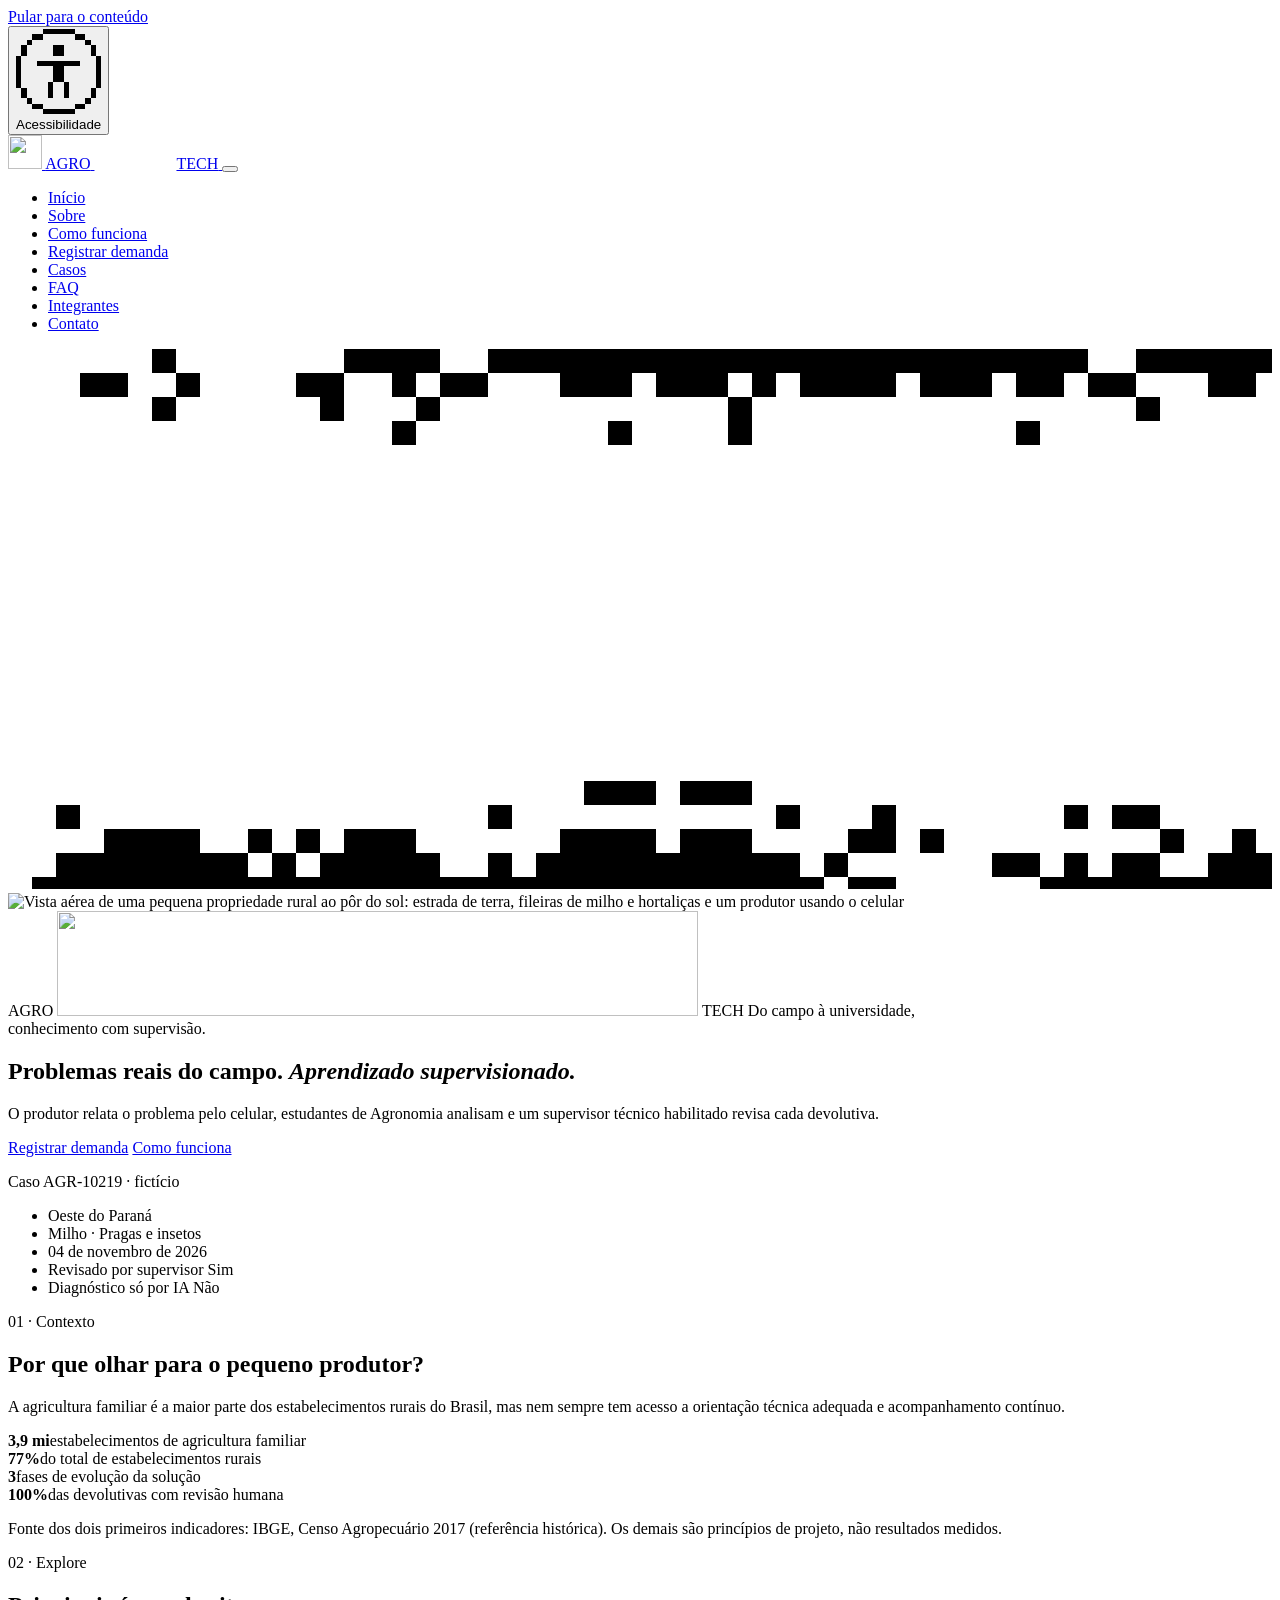
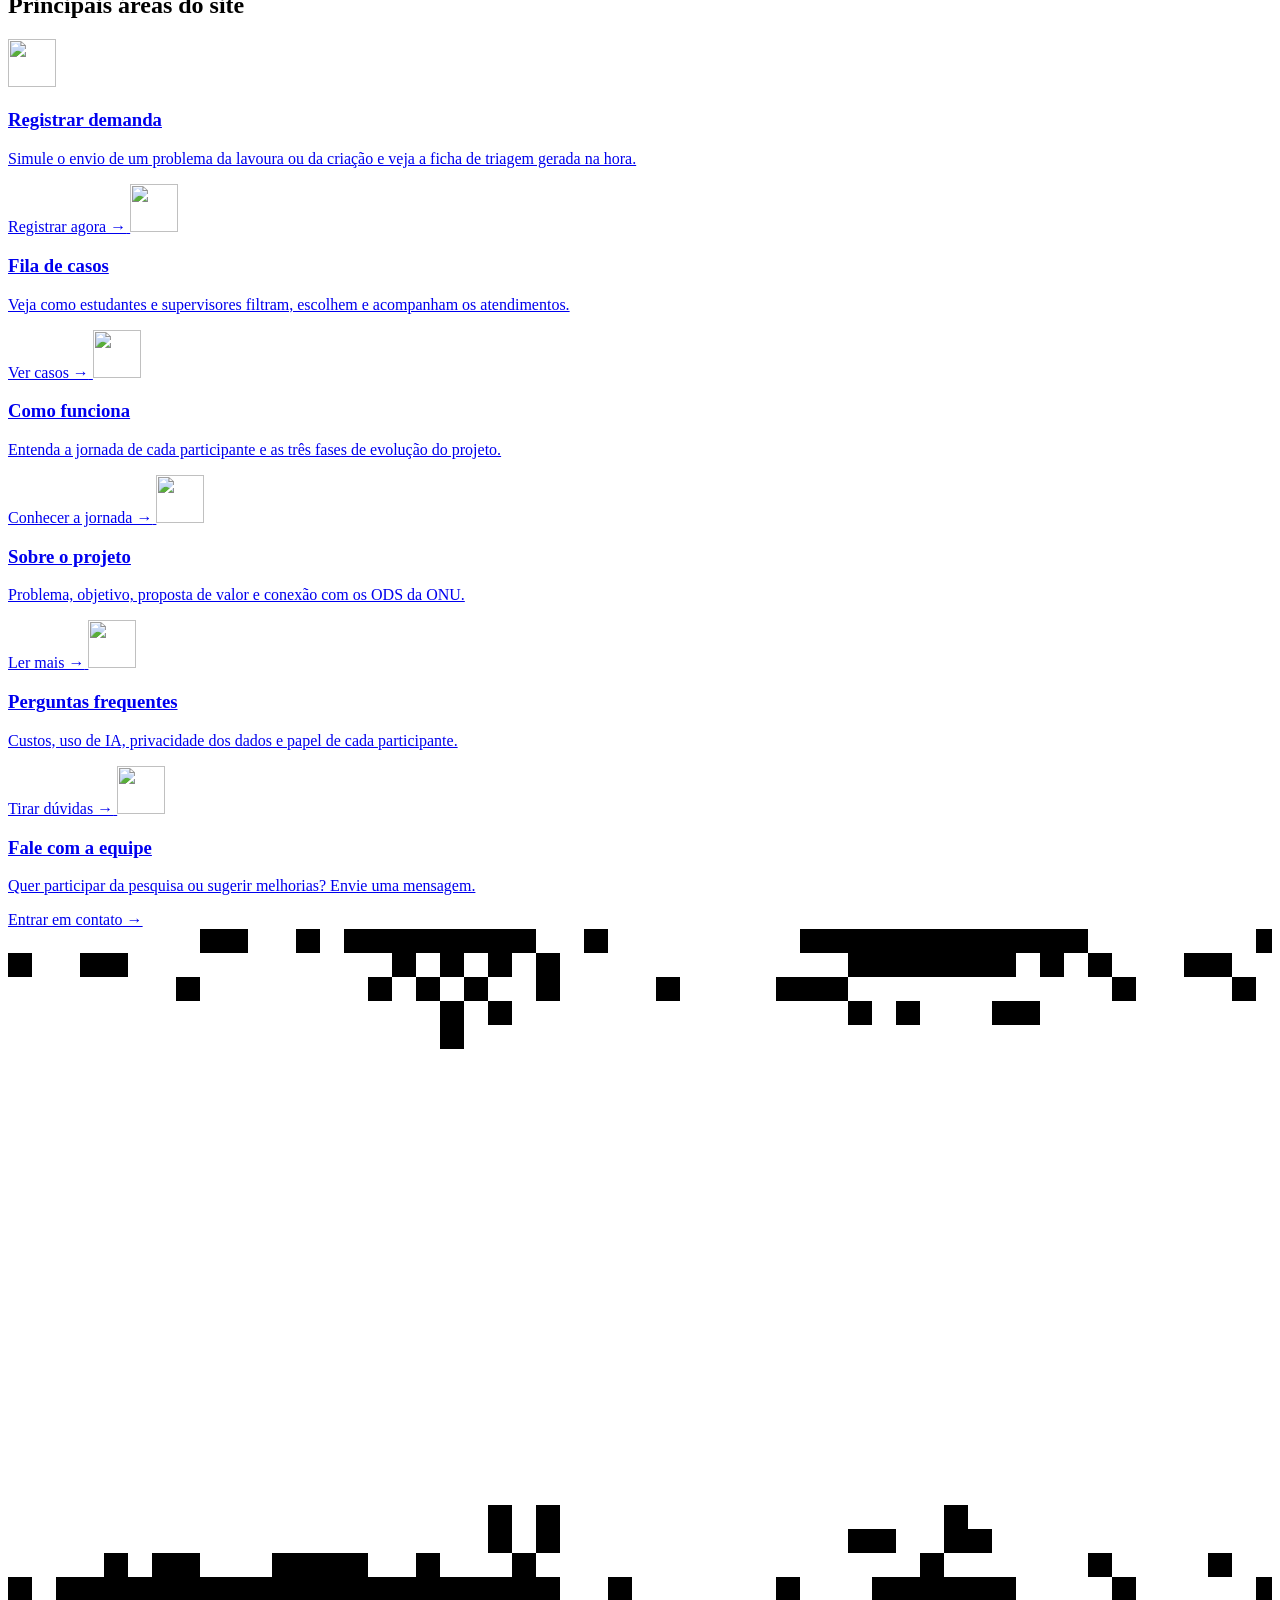
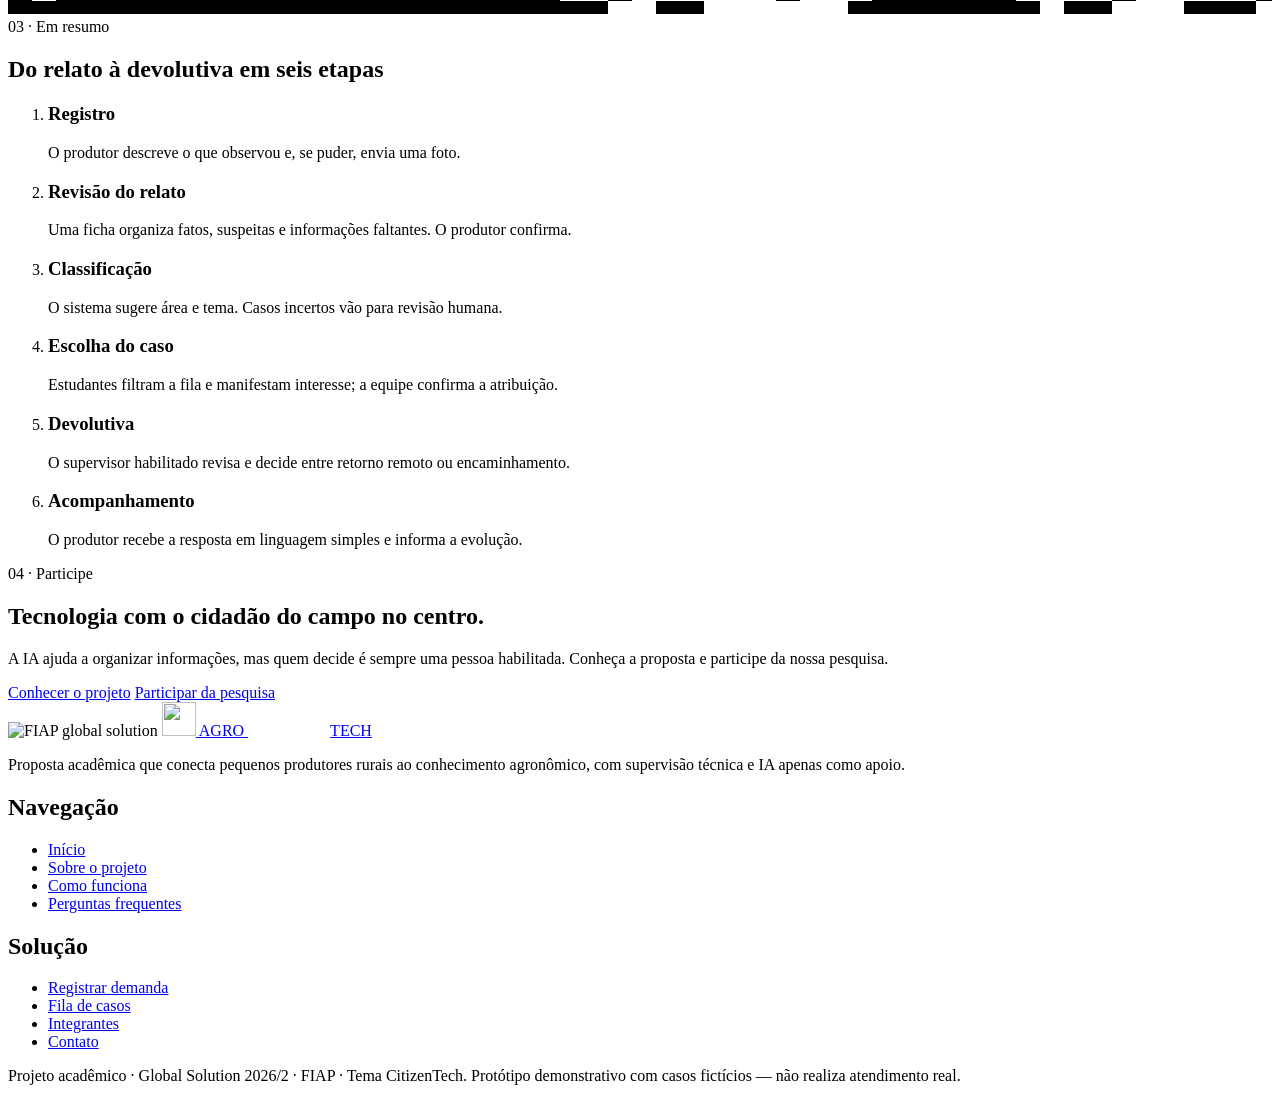
==== index.html @ 2a59726e "feat: cria página inicial com menu mobile e acessibilidade" ====
<!DOCTYPE html>
<html lang="pt-BR">
<head>
  <meta charset="UTF-8">
  <meta name="viewport" content="width=device-width, initial-scale=1.0">
  <meta name="description" content="Agro CitizenTech conecta pequenos produtores rurais a estudantes e profissionais de Agronomia com atendimento supervisionado.">
  <title>Início | Agro CitizenTech</title>
  <link rel="icon" href="assets/icons/logo.svg" type="image/svg+xml">
  <link rel="preconnect" href="https://fonts.googleapis.com">
  <link rel="preconnect" href="https://fonts.gstatic.com" crossorigin>
  <link href="https://fonts.googleapis.com/css2?family=Inter:wght@400;500;600&family=Montserrat:wght@500&family=Space+Mono:wght@400;700&display=swap" rel="stylesheet">
  <link rel="stylesheet" href="css/style.css">
  <script src="js/acessibilidade.js"></script>
</head>
<body>
  <a class="pular-conteudo" href="#conteudo">Pular para o conteúdo</a>

  <header class="cabecalho">
    <div class="container cabecalho__conteudo">
      <a class="logo" href="index.html" aria-label="Agro CitizenTech — página inicial">
        <img class="logo__marca" src="assets/icons/logo.svg" alt="" width="34" height="34">
        <span class="logo__texto">
          <span class="logo__agro">AGRO</span>
          <span class="logo__citizen"><img src="assets/icons/citizen.svg" alt="" width="82" height="13"><span class="logo__tech">TECH</span></span>
        </span>
      </a>

      <button class="menu-botao" type="button" aria-label="Abrir menu" aria-expanded="false" aria-controls="menu-principal">
        <span class="menu-botao__linha"></span>
        <span class="menu-botao__linha"></span>
        <span class="menu-botao__linha"></span>
      </button>

      <nav class="navegacao" id="menu-principal" aria-label="Menu principal">
        <ul class="navegacao__lista">
          <li><a class="navegacao__link" href="index.html" aria-current="page">Início</a></li>
          <li><a class="navegacao__link" href="sobre.html">Sobre</a></li>
          <li><a class="navegacao__link" href="como-funciona.html">Como funciona</a></li>
          <li><a class="navegacao__link" href="registrar-demanda.html">Registrar demanda</a></li>
          <li><a class="navegacao__link" href="casos.html">Casos</a></li>
          <li><a class="navegacao__link" href="faq.html">FAQ</a></li>
          <li><a class="navegacao__link" href="integrantes.html">Integrantes</a></li>
          <li><a class="navegacao__link" href="contato.html">Contato</a></li>
        </ul>
      </nav>
    </div>
  </header>

  <main id="conteudo">
    <section class="hero tem-pixels" data-pixels="ambos direita" data-pixels-topo="preto" data-pixels-base="papel" data-pixels-destaque="neon" aria-labelledby="hero-titulo">
      <img class="hero__fundo" src="assets/images/hero-campo.webp" alt="Vista aérea de uma pequena propriedade rural ao pôr do sol: estrada de terra, fileiras de milho e hortaliças e um produtor usando o celular" width="1672" height="941">
      <div class="container hero__conteudo">
        <div>
          <div class="assinatura" aria-label="Agro CitizenTech">
            <span class="assinatura__agro" aria-hidden="true">AGRO</span>
            <img class="assinatura__citizen" src="assets/icons/citizen.svg" alt="" width="641" height="105">
            <span class="assinatura__linha" aria-hidden="true">
              <span class="assinatura__tech">TECH</span>
              <span class="assinatura__slogan">Do campo à universidade,<br>conhecimento com supervisão.</span>
            </span>
          </div>
          <h1 id="hero-titulo">Problemas reais do campo. <em>Aprendizado supervisionado.</em></h1>
          <p class="hero__texto">O produtor relata o problema pelo celular, estudantes de Agronomia analisam e um supervisor técnico habilitado revisa cada devolutiva.</p>
          <div class="grupo-botoes">
            <a class="botao botao--destaque" href="registrar-demanda.html">Registrar demanda</a>
            <a class="botao botao--secundario" href="como-funciona.html">Como funciona</a>
          </div>
        </div>

        <aside class="hero__chips" aria-label="Exemplo de selo de um caso atendido">
          <p class="rotulo-mono">Caso AGR-10219 · fictício</p>
          <ul class="chips">
            <li class="chip">Oeste do Paraná</li>
            <li class="chip">Milho · Pragas e insetos</li>
            <li class="chip">04 de novembro de 2026</li>
            <li class="chip">Revisado por supervisor <span class="chip__valor chip__valor--sim">Sim</span></li>
            <li class="chip">Diagnóstico só por IA <span class="chip__valor chip__valor--nao">Não</span></li>
          </ul>
        </aside>
      </div>
    </section>

    <section class="secao" aria-labelledby="numeros-titulo">
      <div class="container">
        <div class="secao__cabecalho">
          <span class="secao__rotulo">01 · Contexto</span>
          <h2 id="numeros-titulo">Por que olhar para o pequeno produtor?</h2>
          <p class="texto-suave">A agricultura familiar é a maior parte dos estabelecimentos rurais do Brasil, mas nem sempre tem acesso a orientação técnica adequada e acompanhamento contínuo.</p>
        </div>
        <div class="numeros">
          <div class="numero"><strong>3,9 mi</strong><span>estabelecimentos de agricultura familiar</span></div>
          <div class="numero"><strong>77%</strong><span>do total de estabelecimentos rurais</span></div>
          <div class="numero"><strong>3</strong><span>fases de evolução da solução</span></div>
          <div class="numero"><strong>100%</strong><span>das devolutivas com revisão humana</span></div>
        </div>
        <p class="nota-fonte">Fonte dos dois primeiros indicadores: IBGE, Censo Agropecuário 2017 (referência histórica). Os demais são princípios de projeto, não resultados medidos.</p>
      </div>
    </section>

    <section class="secao secao--alternada" aria-labelledby="areas-titulo">
      <div class="container">
        <div class="secao__cabecalho">
          <span class="secao__rotulo">02 · Explore</span>
          <h2 id="areas-titulo">Principais áreas do site</h2>
        </div>
        <div class="grade grade--3">
          <a class="card card--link" href="registrar-demanda.html">
            <img class="card__icone" src="assets/icons/produtor.svg" alt="" width="48" height="48">
            <h3>Registrar demanda</h3>
            <p class="texto-suave">Simule o envio de um problema da lavoura ou da criação e veja a ficha de triagem gerada na hora.</p>
            <span class="card__acao">Registrar agora →</span>
          </a>
          <a class="card card--link" href="casos.html">
            <img class="card__icone" src="assets/icons/estudante.svg" alt="" width="48" height="48">
            <h3>Fila de casos</h3>
            <p class="texto-suave">Veja como estudantes e supervisores filtram, escolhem e acompanham os atendimentos.</p>
            <span class="card__acao">Ver casos →</span>
          </a>
          <a class="card card--link" href="como-funciona.html">
            <img class="card__icone" src="assets/icons/supervisor.svg" alt="" width="48" height="48">
            <h3>Como funciona</h3>
            <p class="texto-suave">Entenda a jornada de cada participante e as três fases de evolução do projeto.</p>
            <span class="card__acao">Conhecer a jornada →</span>
          </a>
          <a class="card card--link" href="sobre.html">
            <img class="card__icone" src="assets/icons/portfolio.svg" alt="" width="48" height="48">
            <h3>Sobre o projeto</h3>
            <p class="texto-suave">Problema, objetivo, proposta de valor e conexão com os ODS da ONU.</p>
            <span class="card__acao">Ler mais →</span>
          </a>
          <a class="card card--link" href="faq.html">
            <img class="card__icone" src="assets/icons/ia.svg" alt="" width="48" height="48">
            <h3>Perguntas frequentes</h3>
            <p class="texto-suave">Custos, uso de IA, privacidade dos dados e papel de cada participante.</p>
            <span class="card__acao">Tirar dúvidas →</span>
          </a>
          <a class="card card--link" href="contato.html">
            <img class="card__icone" src="assets/icons/privacidade.svg" alt="" width="48" height="48">
            <h3>Fale com a equipe</h3>
            <p class="texto-suave">Quer participar da pesquisa ou sugerir melhorias? Envie uma mensagem.</p>
            <span class="card__acao">Entrar em contato →</span>
          </a>
        </div>
      </div>
    </section>

    <section class="secao secao--escura tem-pixels" data-pixels="topo base" data-pixels-topo="branco" data-pixels-base="papel" data-pixels-destaque="neon" data-pixels-semente="21" aria-labelledby="fluxo-titulo">
      <div class="container">
        <div class="secao__cabecalho">
          <span class="secao__rotulo">03 · Em resumo</span>
          <h2 id="fluxo-titulo">Do relato à devolutiva em seis etapas</h2>
        </div>
        <ol class="passos">
          <li class="passo"><h3>Registro</h3><p>O produtor descreve o que observou e, se puder, envia uma foto.</p></li>
          <li class="passo"><h3>Revisão do relato</h3><p>Uma ficha organiza fatos, suspeitas e informações faltantes. O produtor confirma.</p></li>
          <li class="passo"><h3>Classificação</h3><p>O sistema sugere área e tema. Casos incertos vão para revisão humana.</p></li>
          <li class="passo"><h3>Escolha do caso</h3><p>Estudantes filtram a fila e manifestam interesse; a equipe confirma a atribuição.</p></li>
          <li class="passo"><h3>Devolutiva</h3><p>O supervisor habilitado revisa e decide entre retorno remoto ou encaminhamento.</p></li>
          <li class="passo"><h3>Acompanhamento</h3><p>O produtor recebe a resposta em linguagem simples e informa a evolução.</p></li>
        </ol>
      </div>
    </section>

    <section class="secao" aria-labelledby="chamada-titulo">
      <div class="container">
        <div class="chamada">
          <span class="secao__rotulo">04 · Participe</span>
          <h2 id="chamada-titulo">Tecnologia com o cidadão do campo no centro.</h2>
          <p>A IA ajuda a organizar informações, mas quem decide é sempre uma pessoa habilitada. Conheça a proposta e participe da nossa pesquisa.</p>
          <div class="grupo-botoes">
            <a class="botao" href="sobre.html">Conhecer o projeto</a>
            <a class="botao botao--secundario" href="contato.html">Participar da pesquisa</a>
          </div>
        </div>
      </div>
    </section>
  </main>

  <footer class="rodape">
    <div class="container">
      <div class="rodape__grade">
        <div>
          <img class="rodape__fiap" src="assets/icons/fiap-global-solution.svg" alt="FIAP global solution" width="220" height="21">
          <a class="logo" href="index.html" aria-label="Agro CitizenTech — página inicial">
            <img class="logo__marca" src="assets/icons/logo.svg" alt="" width="34" height="34">
            <span class="logo__texto">
              <span class="logo__agro">AGRO</span>
              <span class="logo__citizen"><img src="assets/icons/citizen.svg" alt="" width="82" height="13"><span class="logo__tech">TECH</span></span>
            </span>
          </a>
          <p>Proposta acadêmica que conecta pequenos produtores rurais ao conhecimento agronômico, com supervisão técnica e IA apenas como apoio.</p>
        </div>
        <div>
          <h2>Navegação</h2>
          <ul>
            <li><a href="index.html">Início</a></li>
            <li><a href="sobre.html">Sobre o projeto</a></li>
            <li><a href="como-funciona.html">Como funciona</a></li>
            <li><a href="faq.html">Perguntas frequentes</a></li>
          </ul>
        </div>
        <div>
          <h2>Solução</h2>
          <ul>
            <li><a href="registrar-demanda.html">Registrar demanda</a></li>
            <li><a href="casos.html">Fila de casos</a></li>
            <li><a href="integrantes.html">Integrantes</a></li>
            <li><a href="contato.html">Contato</a></li>
          </ul>
        </div>
      </div>
      <p class="rodape__final">Projeto acadêmico · Global Solution 2026/2 · FIAP · Tema CitizenTech. Protótipo demonstrativo com casos fictícios — não realiza atendimento real.</p>
    </div>
  </footer>

  <script src="js/script.js"></script>
  <script src="js/pixels.js"></script>
</body>
</html>
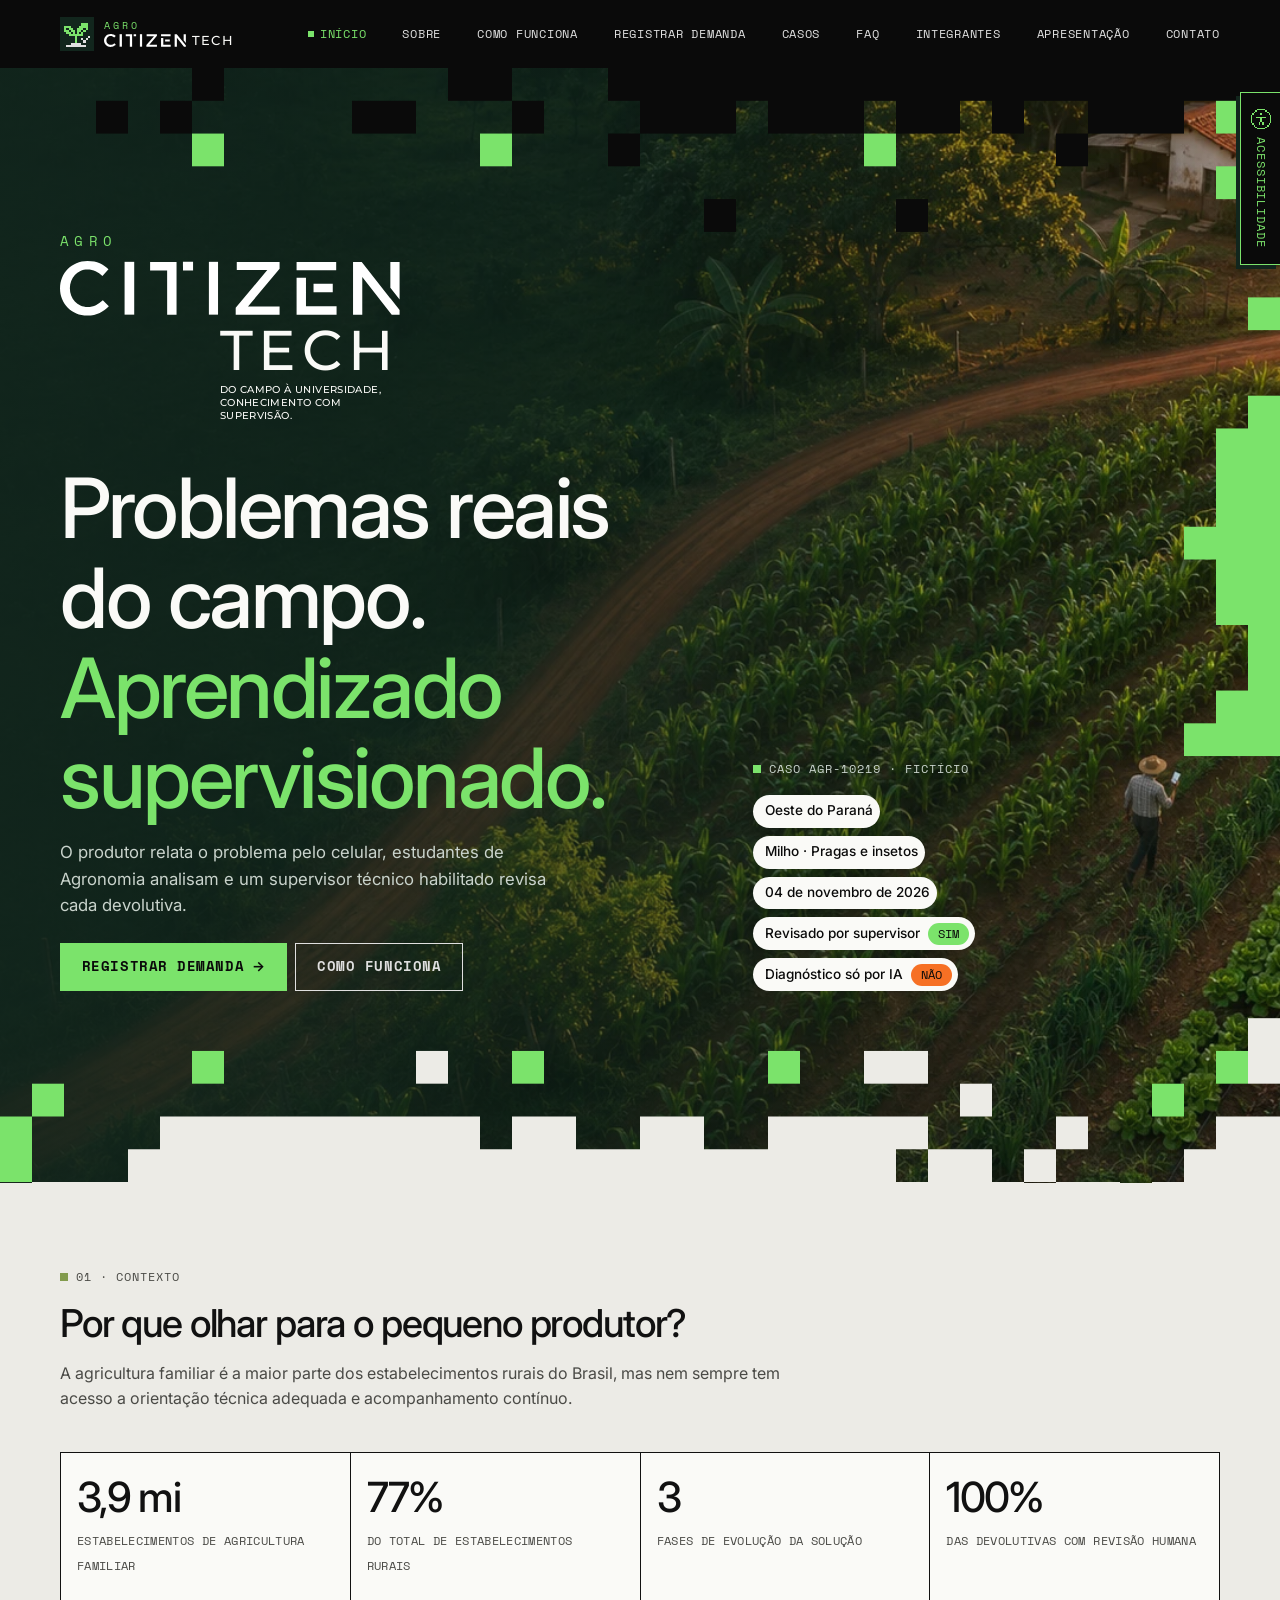
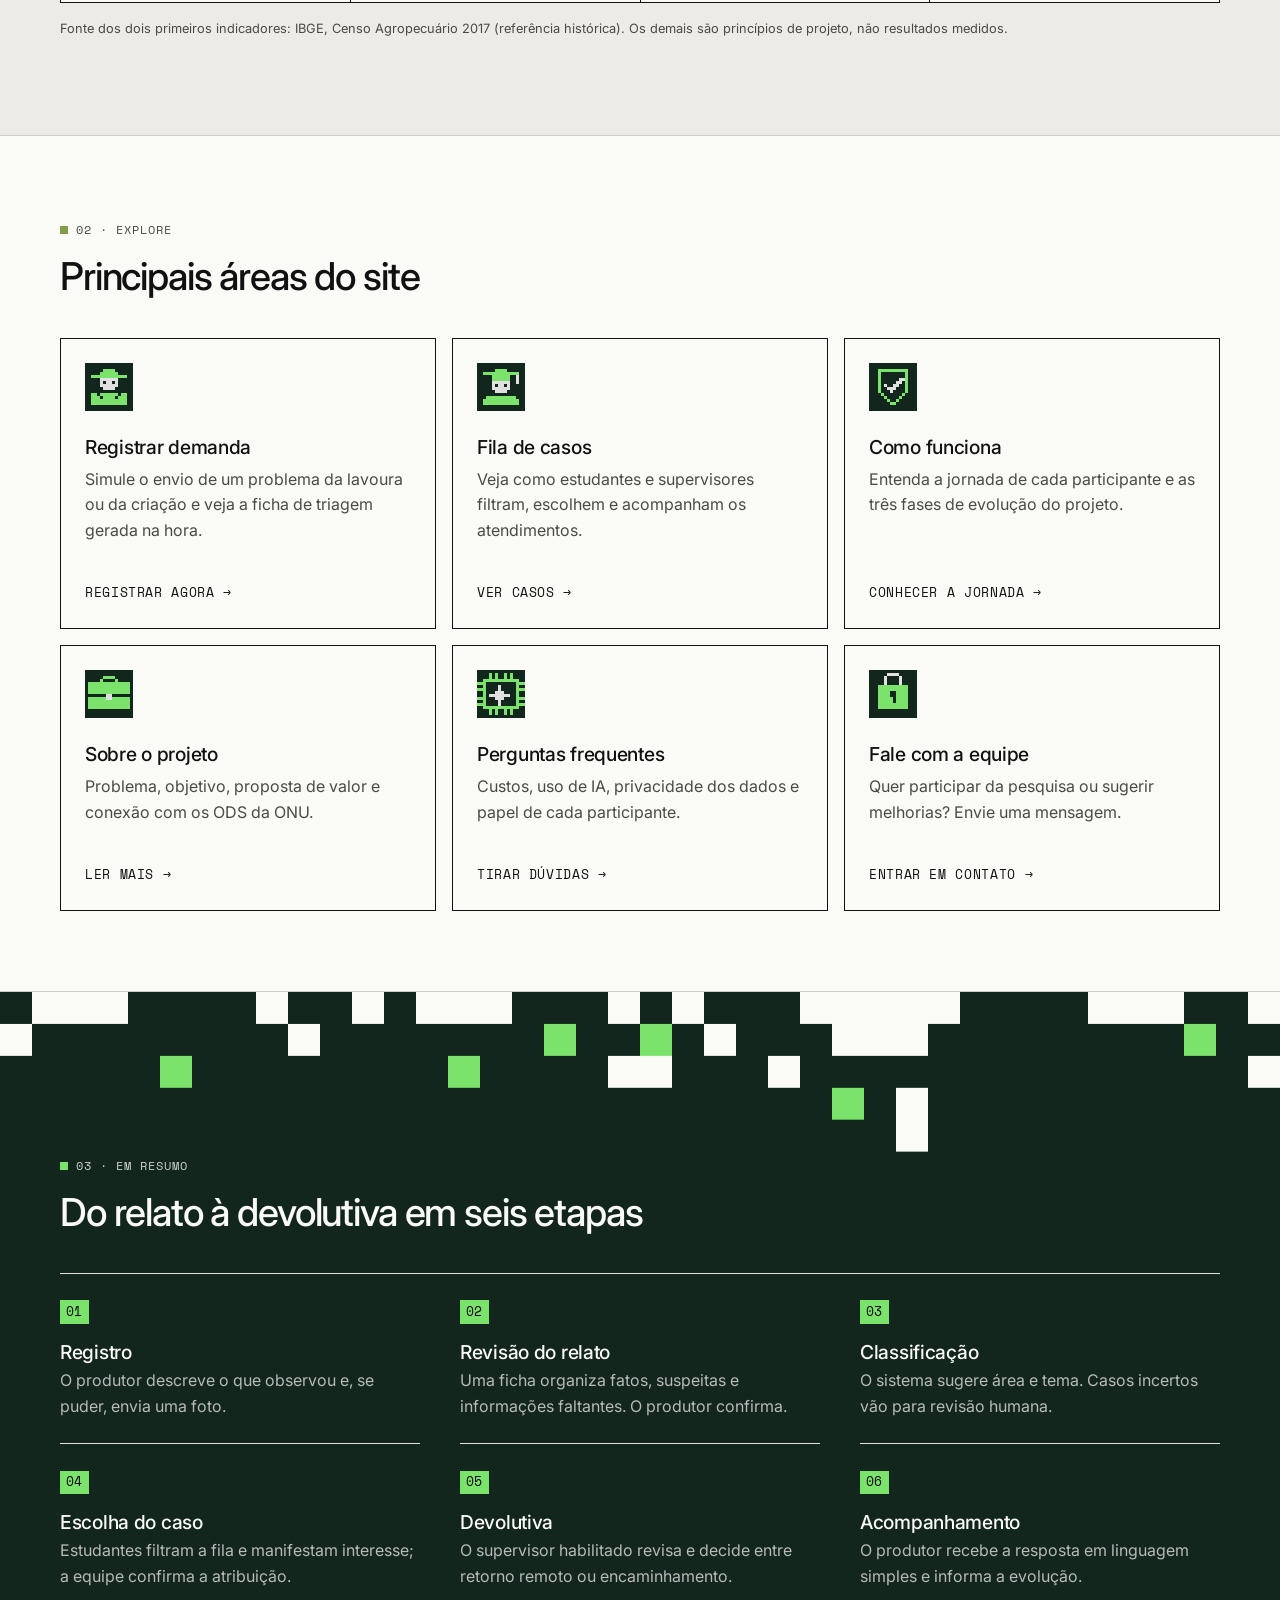
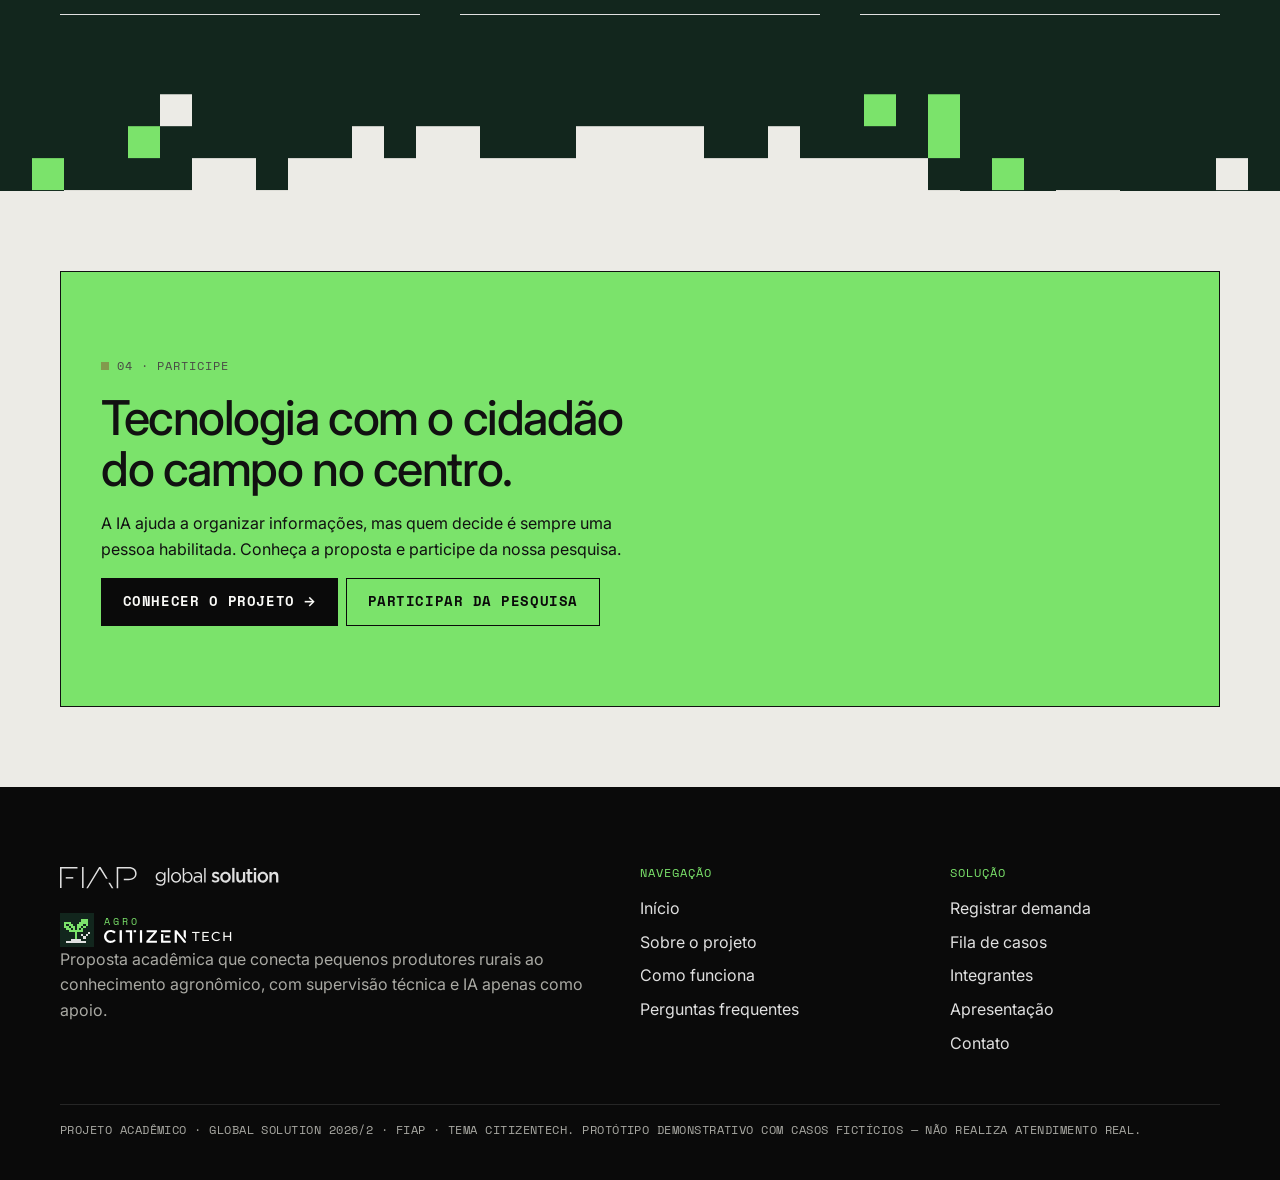
==== commit f29cea33: "Adiciona página de apresentação SEBM com slides animados no visual do site" ====
--- a/index.html
+++ b/index.html
@@ -40,6 +40,7 @@
           <li><a class="navegacao__link" href="casos.html">Casos</a></li>
           <li><a class="navegacao__link" href="faq.html">FAQ</a></li>
           <li><a class="navegacao__link" href="integrantes.html">Integrantes</a></li>
+          <li><a class="navegacao__link" href="apresentacao.html">Apresentação</a></li>
           <li><a class="navegacao__link" href="contato.html">Contato</a></li>
         </ul>
       </nav>
@@ -205,6 +206,7 @@
             <li><a href="registrar-demanda.html">Registrar demanda</a></li>
             <li><a href="casos.html">Fila de casos</a></li>
             <li><a href="integrantes.html">Integrantes</a></li>
+            <li><a href="apresentacao.html">Apresentação</a></li>
             <li><a href="contato.html">Contato</a></li>
           </ul>
         </div>
--- a/css/style.css
+++ b/css/style.css
@@ -0,0 +1,2066 @@
+/* ==========================================================================
+   Agro CitizenTech — folha de estilos principal
+   Direção visual: identidade da Global Solution CitizenTech (FIAP) com
+   mosaico de pixels — blocos quadrados, tipografia grotesca grande,
+   rótulos monoespaçados e verde neon sobre verde-escuro.
+
+   1. Variáveis      2. Base      3. Utilitários e layout
+   4. Cabeçalho e navegação (menu mobile)
+   5. Componentes (botões, cards, badges, chips, abas, acordeão, modal, forms)
+   6. Seções específicas das páginas
+   7. Rodapé         8. Media Queries (mobile-first)
+   9. Menu de acessibilidade e efeitos de cada opção
+   ========================================================================== */
+
+/* 1. Variáveis ------------------------------------------------------------ */
+:root {
+  /* Paleta — os nomes "--cor-*" também são lidos pelo js/pixels.js */
+  --cor-preto: #0a0a0a;
+  --cor-verde-escuro: #12261d;
+  --cor-verde-medio: #1f3a2d;
+  --cor-neon: #7be36b;
+  --cor-oliva: #829b4d;
+  --cor-laranja: #f67024;
+  --cor-papel: #ecebe6;
+  --cor-branco: #fafaf7;
+  --cor-cinza: #e0e0e0;
+
+  --cor-texto: #111111;
+  --cor-texto-suave: #4a4a46;
+  --cor-texto-claro: #c9d3cc;
+  --cor-borda: #111111;
+  --cor-borda-suave: #cfcdc5;
+  --cor-link: #1d6b38;
+  --cor-erro: #b3261e;
+  --cor-erro-fundo: #fbe7e5;
+  --cor-sucesso: #155c2e;
+  --cor-sucesso-fundo: #dff5d9;
+
+  --fonte-texto: "Inter", "Helvetica Neue", Arial, sans-serif;
+  --fonte-mono: "Space Mono", "Courier New", monospace;
+  --fonte-logo: "Montserrat", "Inter", Arial, sans-serif;
+
+  --espaco-xs: 0.25rem;
+  --espaco-sm: 0.5rem;
+  --espaco-md: 1rem;
+  --espaco-lg: 1.5rem;
+  --espaco-xl: 2.5rem;
+  --espaco-xxl: 5rem;
+
+  --pixel: 8px; /* unidade dos detalhes "pixelados" */
+  --largura-max: 1240px;
+  --altura-header: 68px;
+}
+
+/* 2. Base ------------------------------------------------------------------ */
+*,
+*::before,
+*::after {
+  box-sizing: border-box;
+}
+
+html {
+  scroll-behavior: smooth;
+}
+
+body {
+  margin: 0;
+  font-family: var(--fonte-texto);
+  font-size: 1rem;
+  line-height: 1.6;
+  color: var(--cor-texto);
+  background-color: var(--cor-papel);
+  overflow-x: hidden;
+}
+
+/* Trava a rolagem do fundo enquanto o menu mobile ou o modal estão abertos */
+body.sem-rolagem {
+  overflow: hidden;
+}
+
+/* Garante que o atributo hidden sempre esconda o elemento */
+[hidden] {
+  display: none !important;
+}
+
+img,
+svg {
+  max-width: 100%;
+  height: auto;
+  display: block;
+}
+
+h1,
+h2,
+h3,
+h4 {
+  font-family: var(--fonte-texto);
+  font-weight: 500;
+  line-height: 1.08;
+  letter-spacing: -0.03em;
+  margin: 0 0 var(--espaco-md);
+}
+
+h1 { font-size: 2.4rem; }
+h2 { font-size: 1.85rem; }
+h3 { font-size: 1.2rem; letter-spacing: -0.015em; line-height: 1.25; }
+h4 { font-size: 1.05rem; letter-spacing: -0.01em; line-height: 1.3; }
+
+p {
+  margin: 0 0 var(--espaco-md);
+}
+
+a {
+  color: var(--cor-link);
+  text-underline-offset: 3px;
+}
+
+a:hover {
+  color: var(--cor-texto);
+}
+
+ul,
+ol {
+  padding-left: 1.25rem;
+  margin: 0 0 var(--espaco-md);
+}
+
+li::marker {
+  color: var(--cor-oliva);
+}
+
+strong {
+  font-weight: 600;
+}
+
+/* Foco visível para navegação por teclado */
+:focus-visible {
+  outline: 3px solid var(--cor-laranja);
+  outline-offset: 2px;
+}
+
+::selection {
+  background-color: var(--cor-neon);
+  color: var(--cor-preto);
+}
+
+/* 3. Utilitários e layout ---------------------------------------------------- */
+.container {
+  width: 100%;
+  max-width: var(--largura-max);
+  margin: 0 auto;
+  padding: 0 var(--espaco-md);
+}
+
+.secao {
+  padding: var(--espaco-xl) 0;
+}
+
+.secao--alternada {
+  background-color: var(--cor-branco);
+  border-top: 1px solid var(--cor-borda-suave);
+  border-bottom: 1px solid var(--cor-borda-suave);
+}
+
+.secao--escura {
+  background-color: var(--cor-verde-escuro);
+  color: var(--cor-cinza);
+}
+
+.secao--escura.tem-pixels {
+  padding: calc(var(--espaco-xxl) * 1.4) 0;
+}
+
+.secao--escura h2,
+.secao--escura h3 {
+  color: var(--cor-branco);
+}
+
+.secao__cabecalho {
+  max-width: 760px;
+  margin-bottom: var(--espaco-xl);
+}
+
+/* Rótulo monoespaçado com um "pixel" antes — usado em todo o site */
+.secao__rotulo,
+.rotulo-mono {
+  display: inline-flex;
+  align-items: center;
+  gap: var(--espaco-sm);
+  font-family: var(--fonte-mono);
+  font-size: 0.78rem;
+  font-weight: 400;
+  letter-spacing: 0.08em;
+  text-transform: uppercase;
+  color: var(--cor-texto-suave);
+  margin-bottom: var(--espaco-md);
+}
+
+.secao__rotulo::before,
+.rotulo-mono::before {
+  content: "";
+  width: var(--pixel);
+  height: var(--pixel);
+  background-color: var(--cor-oliva);
+  flex-shrink: 0;
+}
+
+.secao--escura .secao__rotulo,
+.pagina-topo .rotulo-mono,
+.hero .rotulo-mono {
+  color: var(--cor-texto-claro);
+}
+
+.secao--escura .secao__rotulo::before,
+.pagina-topo .rotulo-mono::before,
+.hero .rotulo-mono::before {
+  background-color: var(--cor-neon);
+}
+
+.texto-suave {
+  color: var(--cor-texto-suave);
+}
+
+.grade {
+  display: grid;
+  gap: var(--espaco-md);
+  grid-template-columns: 1fr;
+}
+
+.visualmente-oculto {
+  position: absolute;
+  width: 1px;
+  height: 1px;
+  padding: 0;
+  margin: -1px;
+  overflow: hidden;
+  clip: rect(0, 0, 0, 0);
+  white-space: nowrap;
+  border: 0;
+}
+
+.pular-conteudo {
+  position: absolute;
+  left: var(--espaco-md);
+  top: -60px;
+  background: var(--cor-neon);
+  color: var(--cor-preto);
+  padding: var(--espaco-sm) var(--espaco-md);
+  font-family: var(--fonte-mono);
+  z-index: 200;
+}
+
+.pular-conteudo:focus {
+  top: var(--espaco-sm);
+  color: var(--cor-preto);
+}
+
+/* Área que recebe o mosaico de pixels desenhado pelo js/pixels.js */
+.tem-pixels {
+  position: relative;
+  isolation: isolate;
+}
+
+.pixels-canvas {
+  position: absolute;
+  inset: 0;
+  width: 100%;
+  height: 100%;
+  z-index: 1;
+  pointer-events: none;
+}
+
+.tem-pixels > .container {
+  position: relative;
+  z-index: 2;
+}
+
+/* 4. Cabeçalho e navegação -------------------------------------------------- */
+.cabecalho {
+  position: sticky;
+  top: 0;
+  z-index: 100;
+  background-color: var(--cor-preto);
+  color: var(--cor-cinza);
+}
+
+.cabecalho__conteudo {
+  display: flex;
+  align-items: center;
+  justify-content: space-between;
+  min-height: var(--altura-header);
+  gap: var(--espaco-md);
+}
+
+/* Logo: marca em pixel + "AGRO" + assinatura oficial CITIZEN TECH */
+.logo {
+  display: flex;
+  align-items: center;
+  gap: 0.6rem;
+  text-decoration: none;
+  color: var(--cor-cinza);
+}
+
+.logo:hover {
+  color: var(--cor-branco);
+}
+
+.logo__marca {
+  width: 34px;
+  height: 34px;
+  image-rendering: pixelated;
+}
+
+.logo__texto {
+  display: flex;
+  flex-direction: column;
+  gap: 3px;
+}
+
+.logo__agro {
+  font-family: var(--fonte-mono);
+  font-size: 0.62rem;
+  letter-spacing: 0.3em;
+  line-height: 1;
+  color: var(--cor-neon);
+}
+
+.logo__citizen {
+  display: flex;
+  align-items: center;
+  gap: 6px;
+}
+
+.logo__citizen img {
+  width: 82px;
+}
+
+.logo__tech {
+  font-family: var(--fonte-logo);
+  font-weight: 500;
+  font-size: 0.82rem;
+  letter-spacing: 0.1em;
+  line-height: 1;
+  color: var(--cor-branco);
+}
+
+/* Botão hambúrguer */
+.menu-botao {
+  display: inline-flex;
+  flex-direction: column;
+  justify-content: center;
+  gap: 6px;
+  width: 46px;
+  height: 46px;
+  padding: 11px;
+  border: 1px solid #3a3a3a;
+  background: transparent;
+  cursor: pointer;
+}
+
+.menu-botao__linha {
+  display: block;
+  width: 100%;
+  height: 2px;
+  background-color: var(--cor-cinza);
+  transition: transform 0.25s steps(4), opacity 0.2s ease;
+}
+
+/* Transforma as três linhas em um "X" quando o menu está aberto */
+.menu-botao[aria-expanded="true"] .menu-botao__linha:nth-child(1) {
+  transform: translateY(8px) rotate(45deg);
+}
+
+.menu-botao[aria-expanded="true"] .menu-botao__linha:nth-child(2) {
+  opacity: 0;
+}
+
+.menu-botao[aria-expanded="true"] .menu-botao__linha:nth-child(3) {
+  transform: translateY(-8px) rotate(-45deg);
+}
+
+/* Menu mobile: painel em tela cheia abaixo do cabeçalho */
+.navegacao {
+  position: fixed;
+  top: var(--altura-header);
+  left: 0;
+  right: 0;
+  bottom: 0;
+  background-color: var(--cor-preto);
+  padding: var(--espaco-lg) var(--espaco-md);
+  overflow-y: auto;
+  transform: translateY(-8px);
+  opacity: 0;
+  visibility: hidden;
+  transition: opacity 0.2s ease, transform 0.2s ease, visibility 0.2s;
+}
+
+.navegacao.aberta {
+  transform: none;
+  opacity: 1;
+  visibility: visible;
+}
+
+.navegacao__lista {
+  list-style: none;
+  margin: 0;
+  padding: 0;
+  display: flex;
+  flex-direction: column;
+}
+
+.navegacao__link {
+  display: flex;
+  align-items: center;
+  gap: var(--espaco-sm);
+  padding: 0.95rem 0;
+  border-bottom: 1px solid #262626;
+  text-decoration: none;
+  font-family: var(--fonte-mono);
+  font-size: 0.95rem;
+  text-transform: uppercase;
+  letter-spacing: 0.06em;
+  color: var(--cor-cinza);
+}
+
+.navegacao__link::before {
+  content: "";
+  width: var(--pixel);
+  height: var(--pixel);
+  background-color: transparent;
+}
+
+.navegacao__link:hover {
+  color: var(--cor-neon);
+}
+
+.navegacao__link[aria-current="page"] {
+  color: var(--cor-neon);
+}
+
+.navegacao__link[aria-current="page"]::before,
+.navegacao__link:hover::before {
+  background-color: var(--cor-neon);
+}
+
+/* 5. Componentes ------------------------------------------------------------- */
+
+/* Botões — cantos retos, rótulo monoespaçado */
+.botao {
+  display: inline-flex;
+  align-items: center;
+  justify-content: center;
+  gap: var(--espaco-sm);
+  min-height: 48px;
+  padding: 0.75rem 1.3rem;
+  border: 1px solid var(--cor-preto);
+  border-radius: 0;
+  background-color: var(--cor-preto);
+  color: var(--cor-branco);
+  font-family: var(--fonte-mono);
+  font-size: 0.85rem;
+  font-weight: 700;
+  letter-spacing: 0.04em;
+  text-transform: uppercase;
+  text-decoration: none;
+  cursor: pointer;
+  transition: background-color 0.15s ease, color 0.15s ease, box-shadow 0.15s ease;
+}
+
+.botao::after {
+  content: "→";
+  font-family: var(--fonte-texto);
+}
+
+.botao:hover {
+  background-color: var(--cor-neon);
+  border-color: var(--cor-preto);
+  color: var(--cor-preto);
+  box-shadow: 4px 4px 0 var(--cor-preto);
+}
+
+.botao:disabled {
+  opacity: 0.5;
+  cursor: not-allowed;
+  box-shadow: none;
+}
+
+.botao--secundario {
+  background-color: transparent;
+  color: var(--cor-preto);
+}
+
+.botao--secundario::after {
+  content: none;
+}
+
+.botao--destaque {
+  background-color: var(--cor-neon);
+  border-color: var(--cor-neon);
+  color: var(--cor-preto);
+}
+
+.botao--destaque:hover {
+  background-color: var(--cor-branco);
+  box-shadow: 4px 4px 0 var(--cor-neon);
+}
+
+/* Botões sobre fundo escuro */
+.hero .botao--secundario,
+.secao--escura .botao--secundario {
+  border-color: var(--cor-cinza);
+  color: var(--cor-cinza);
+}
+
+.hero .botao--secundario:hover,
+.secao--escura .botao--secundario:hover {
+  background-color: var(--cor-cinza);
+  color: var(--cor-preto);
+  box-shadow: 4px 4px 0 var(--cor-neon);
+}
+
+.botao--pequeno {
+  min-height: 40px;
+  padding: 0.45rem 0.9rem;
+  font-size: 0.75rem;
+}
+
+.grupo-botoes {
+  display: flex;
+  flex-wrap: wrap;
+  gap: var(--espaco-sm);
+}
+
+/* Cards */
+.card {
+  background-color: var(--cor-branco);
+  border: 1px solid var(--cor-borda);
+  padding: var(--espaco-lg);
+}
+
+.card__icone {
+  width: 48px;
+  height: 48px;
+  margin-bottom: var(--espaco-lg);
+  image-rendering: pixelated;
+}
+
+.card h3 {
+  margin-bottom: var(--espaco-sm);
+}
+
+.card p:last-child {
+  margin-bottom: 0;
+}
+
+.card--link {
+  display: flex;
+  flex-direction: column;
+  text-decoration: none;
+  color: inherit;
+  transition: transform 0.15s ease, box-shadow 0.15s ease, background-color 0.15s ease;
+}
+
+.card--link:hover {
+  color: inherit;
+  transform: translate(-4px, -4px);
+  box-shadow: 8px 8px 0 var(--cor-neon), 8px 8px 0 1px var(--cor-preto);
+}
+
+.card__acao {
+  margin-top: auto;
+  padding-top: var(--espaco-lg);
+  font-family: var(--fonte-mono);
+  font-size: 0.8rem;
+  text-transform: uppercase;
+  letter-spacing: 0.05em;
+  color: var(--cor-texto);
+}
+
+/* Badges (status e categoria) */
+.badge {
+  display: inline-block;
+  padding: 0.2rem 0.5rem;
+  font-family: var(--fonte-mono);
+  font-size: 0.7rem;
+  text-transform: uppercase;
+  letter-spacing: 0.04em;
+  background-color: var(--cor-cinza);
+  color: var(--cor-preto);
+}
+
+.badge--aguardando { background-color: #ffe08a; }
+.badge--revisao { background-color: var(--cor-laranja); }
+.badge--concluido { background-color: var(--cor-neon); }
+.badge--classificar { background-color: var(--cor-preto); color: var(--cor-branco); }
+
+/* Chips de verificação (inspirados nos selos de metadados) */
+.chips {
+  list-style: none;
+  padding: 0;
+  margin: 0;
+  display: flex;
+  flex-direction: column;
+  align-items: flex-start;
+  gap: var(--espaco-sm);
+}
+
+.chip {
+  display: inline-flex;
+  align-items: center;
+  gap: var(--espaco-sm);
+  padding: 0.35rem 0.4rem 0.35rem 0.75rem;
+  background-color: var(--cor-branco);
+  color: var(--cor-preto);
+  font-size: 0.85rem;
+  font-weight: 500;
+  border-radius: 999px;
+}
+
+.chip__valor {
+  padding: 0.1rem 0.6rem;
+  border-radius: 999px;
+  font-family: var(--fonte-mono);
+  font-size: 0.72rem;
+  text-transform: uppercase;
+}
+
+.chip__valor--sim { background-color: var(--cor-neon); }
+.chip__valor--nao { background-color: var(--cor-laranja); }
+
+/* Aviso / destaque informativo */
+.aviso {
+  display: flex;
+  gap: var(--espaco-md);
+  align-items: flex-start;
+  border: 1px solid var(--cor-borda);
+  background-color: var(--cor-branco);
+  padding: var(--espaco-md) var(--espaco-lg);
+}
+
+.aviso::before {
+  content: "";
+  flex-shrink: 0;
+  width: calc(var(--pixel) * 2);
+  height: calc(var(--pixel) * 2);
+  margin-top: 4px;
+  background-color: var(--cor-laranja);
+}
+
+.aviso > * {
+  flex: 1;
+}
+
+.aviso p:last-child {
+  margin-bottom: 0;
+}
+
+/* Abas (tabs) */
+.abas__lista {
+  display: flex;
+  flex-wrap: wrap;
+  gap: 0;
+  margin-bottom: var(--espaco-xl);
+  border: 1px solid var(--cor-borda);
+  background-color: var(--cor-branco);
+}
+
+.abas__botao {
+  flex: 1 1 50%;
+  min-height: 48px;
+  padding: 0.6rem 1rem;
+  border: none;
+  border-right: 1px solid var(--cor-borda);
+  border-bottom: 1px solid var(--cor-borda);
+  margin: 0 -1px -1px 0;
+  background: none;
+  font-family: var(--fonte-mono);
+  font-size: 0.8rem;
+  text-transform: uppercase;
+  letter-spacing: 0.04em;
+  color: var(--cor-texto-suave);
+  cursor: pointer;
+}
+
+.abas__botao:hover {
+  color: var(--cor-preto);
+  background-color: var(--cor-papel);
+}
+
+.abas__botao[aria-selected="true"] {
+  background-color: var(--cor-preto);
+  color: var(--cor-neon);
+}
+
+/* Acordeão (FAQ) */
+.acordeao {
+  display: flex;
+  flex-direction: column;
+  border-top: 1px solid var(--cor-borda);
+}
+
+.acordeao__item {
+  border-bottom: 1px solid var(--cor-borda);
+}
+
+.acordeao__titulo {
+  margin: 0;
+  font-size: 1rem;
+}
+
+.acordeao__botao {
+  display: flex;
+  align-items: center;
+  justify-content: space-between;
+  gap: var(--espaco-md);
+  width: 100%;
+  padding: var(--espaco-lg) 0;
+  border: none;
+  background: none;
+  text-align: left;
+  font-family: var(--fonte-texto);
+  font-size: 1.1rem;
+  font-weight: 500;
+  letter-spacing: -0.01em;
+  color: var(--cor-texto);
+  cursor: pointer;
+}
+
+.acordeao__botao:hover {
+  color: var(--cor-link);
+}
+
+/* Ícone "+" em blocos que vira "−" quando aberto */
+.acordeao__icone {
+  flex-shrink: 0;
+  width: 28px;
+  height: 28px;
+  background-color: var(--cor-preto);
+  position: relative;
+}
+
+.acordeao__icone::before,
+.acordeao__icone::after {
+  content: "";
+  position: absolute;
+  top: 50%;
+  left: 50%;
+  width: 12px;
+  height: 4px;
+  background-color: var(--cor-neon);
+  transform: translate(-50%, -50%);
+  transition: transform 0.2s steps(3);
+}
+
+.acordeao__icone::after {
+  transform: translate(-50%, -50%) rotate(90deg);
+}
+
+.acordeao__botao[aria-expanded="true"] .acordeao__icone {
+  background-color: var(--cor-neon);
+}
+
+.acordeao__botao[aria-expanded="true"] .acordeao__icone::before,
+.acordeao__botao[aria-expanded="true"] .acordeao__icone::after {
+  background-color: var(--cor-preto);
+}
+
+.acordeao__botao[aria-expanded="true"] .acordeao__icone::after {
+  transform: translate(-50%, -50%) rotate(0deg);
+}
+
+.acordeao__painel {
+  padding: 0 0 var(--espaco-lg);
+  max-width: 760px;
+  color: var(--cor-texto-suave);
+}
+
+/* Modal */
+.modal {
+  position: fixed;
+  inset: 0;
+  z-index: 300;
+  display: flex;
+  align-items: center;
+  justify-content: center;
+  padding: var(--espaco-md);
+}
+
+.modal__fundo {
+  position: absolute;
+  inset: 0;
+  background-color: rgba(10, 10, 10, 0.75);
+}
+
+.modal__caixa {
+  position: relative;
+  width: 100%;
+  max-width: 640px;
+  max-height: calc(100vh - 2rem);
+  overflow-y: auto;
+  background-color: var(--cor-branco);
+  border: 1px solid var(--cor-borda);
+  box-shadow: 10px 10px 0 var(--cor-neon);
+  padding: var(--espaco-lg);
+}
+
+.modal__fechar {
+  position: absolute;
+  top: 0;
+  right: 0;
+  width: 48px;
+  height: 48px;
+  border: none;
+  background: var(--cor-preto);
+  font-size: 1.6rem;
+  line-height: 1;
+  color: var(--cor-neon);
+  cursor: pointer;
+}
+
+.modal__fechar:hover {
+  background-color: var(--cor-neon);
+  color: var(--cor-preto);
+}
+
+.modal__titulo {
+  padding-right: 48px;
+}
+
+/* Formulários */
+.formulario {
+  display: flex;
+  flex-direction: column;
+  gap: var(--espaco-lg);
+}
+
+.campo {
+  display: flex;
+  flex-direction: column;
+  gap: var(--espaco-xs);
+}
+
+.campo label,
+.campo legend {
+  font-family: var(--fonte-mono);
+  font-size: 0.8rem;
+  text-transform: uppercase;
+  letter-spacing: 0.04em;
+  color: var(--cor-texto);
+}
+
+.campo__obrigatorio {
+  color: var(--cor-erro);
+}
+
+.campo__dica {
+  font-size: 0.875rem;
+  color: var(--cor-texto-suave);
+}
+
+.campo input,
+.campo select,
+.campo textarea {
+  width: 100%;
+  min-height: 48px;
+  padding: 0.7rem 0.9rem;
+  border: 1px solid var(--cor-borda);
+  border-radius: 0;
+  background-color: var(--cor-branco);
+  font-family: var(--fonte-texto);
+  font-size: 1rem;
+  color: var(--cor-texto);
+  transition: box-shadow 0.15s ease;
+}
+
+.campo textarea {
+  min-height: 150px;
+  resize: vertical;
+}
+
+.campo input:focus,
+.campo select:focus,
+.campo textarea:focus {
+  outline: none;
+  box-shadow: 4px 4px 0 var(--cor-neon), 4px 4px 0 1px var(--cor-borda);
+}
+
+/* Estados de validação aplicados pelo JavaScript */
+.campo--erro input,
+.campo--erro select,
+.campo--erro textarea {
+  border-color: var(--cor-erro);
+  border-width: 2px;
+  background-color: var(--cor-erro-fundo);
+}
+
+.campo--valido input,
+.campo--valido select,
+.campo--valido textarea {
+  border-color: var(--cor-sucesso);
+  border-width: 2px;
+}
+
+.campo__erro {
+  min-height: 1.2em;
+  font-size: 0.875rem;
+  font-weight: 600;
+  color: var(--cor-erro);
+}
+
+.campo__erro:not(:empty)::before {
+  content: "■ ";
+}
+
+.campo__contador {
+  align-self: flex-end;
+  font-family: var(--fonte-mono);
+  font-size: 0.75rem;
+  color: var(--cor-texto-suave);
+}
+
+.fieldset {
+  border: none;
+  margin: 0;
+  padding: 0;
+}
+
+.opcoes {
+  display: flex;
+  flex-wrap: wrap;
+  gap: var(--espaco-sm);
+  margin-top: var(--espaco-sm);
+}
+
+.opcao {
+  position: relative;
+}
+
+.opcao input {
+  position: absolute;
+  opacity: 0;
+  width: 1px;
+  height: 1px;
+}
+
+.opcao span {
+  display: inline-block;
+  padding: 0.55rem 1rem;
+  border: 1px solid var(--cor-borda);
+  background-color: var(--cor-branco);
+  font-weight: 500;
+  cursor: pointer;
+}
+
+.opcao input:checked + span {
+  background-color: var(--cor-preto);
+  color: var(--cor-neon);
+}
+
+.opcao input:focus-visible + span {
+  outline: 3px solid var(--cor-laranja);
+  outline-offset: 2px;
+}
+
+.mensagem-formulario {
+  padding: var(--espaco-md) var(--espaco-lg);
+  font-weight: 600;
+  border: 1px solid currentColor;
+}
+
+.mensagem-formulario--erro {
+  background-color: var(--cor-erro-fundo);
+  color: var(--cor-erro);
+}
+
+.mensagem-formulario--sucesso {
+  background-color: var(--cor-sucesso-fundo);
+  color: var(--cor-sucesso);
+}
+
+/* 6. Seções específicas ---------------------------------------------------- */
+
+/* Topo das páginas internas: verde-escuro "desmanchando" em pixels */
+.pagina-topo {
+  background-color: var(--cor-verde-escuro);
+  color: var(--cor-cinza);
+  padding: var(--espaco-xl) 0 calc(var(--espaco-xxl) * 1.6);
+}
+
+.pagina-topo h1 {
+  color: var(--cor-branco);
+  font-size: 2.6rem;
+  margin-bottom: var(--espaco-md);
+}
+
+.pagina-topo p {
+  max-width: 640px;
+  margin: 0;
+  color: var(--cor-texto-claro);
+}
+
+.trilha {
+  font-family: var(--fonte-mono);
+  font-size: 0.75rem;
+  text-transform: uppercase;
+  letter-spacing: 0.06em;
+  margin-bottom: var(--espaco-lg);
+}
+
+.pagina-topo .trilha {
+  color: var(--cor-texto-claro);
+}
+
+.trilha a {
+  color: var(--cor-neon);
+}
+
+.trilha a:hover {
+  color: var(--cor-branco);
+}
+
+/* Hero da página inicial */
+.hero {
+  background-color: var(--cor-verde-escuro);
+  color: var(--cor-cinza);
+  overflow: hidden;
+}
+
+/* Foto de fundo: enquadrada à direita para manter o produtor visível */
+.hero__fundo {
+  position: absolute;
+  inset: 0;
+  width: 100%;
+  height: 100%;
+  object-fit: cover;
+  object-position: 72% center;
+  z-index: 0;
+}
+
+/* Véu verde-escuro sobre a foto para garantir o contraste do texto.
+   No celular o texto ocupa a largura toda, então o véu é uniforme. */
+.hero::after {
+  content: "";
+  position: absolute;
+  inset: 0;
+  z-index: 0;
+  background: linear-gradient(180deg, rgba(18, 38, 29, 0.55) 0%, rgba(18, 38, 29, 0.8) 100%);
+}
+
+.hero__conteudo {
+  display: grid;
+  gap: var(--espaco-xl);
+  padding-top: calc(var(--espaco-xxl) * 1.5);
+  padding-bottom: calc(var(--espaco-xxl) * 2);
+}
+
+/* Assinatura no estilo oficial: CITIZEN / TECH deslocado */
+.assinatura {
+  display: inline-flex;
+  flex-direction: column;
+  margin-bottom: var(--espaco-xl);
+}
+
+.assinatura__agro {
+  font-family: var(--fonte-mono);
+  font-size: 0.85rem;
+  letter-spacing: 0.4em;
+  color: var(--cor-neon);
+  margin-bottom: var(--espaco-sm);
+}
+
+.assinatura__citizen {
+  width: 250px;
+}
+
+.assinatura__linha {
+  display: flex;
+  flex-direction: column;
+  margin-left: 47%;
+  margin-top: 6px;
+}
+
+.assinatura__tech {
+  font-family: var(--fonte-logo);
+  font-weight: 500;
+  font-size: 2.6rem;
+  letter-spacing: 0.1em;
+  line-height: 1;
+  color: var(--cor-branco);
+}
+
+.assinatura__slogan {
+  margin-top: 6px;
+  font-family: var(--fonte-logo);
+  font-weight: 500;
+  font-size: 0.6rem;
+  line-height: 1.35;
+  letter-spacing: 0.04em;
+  text-transform: uppercase;
+  color: var(--cor-branco);
+}
+
+.hero h1 {
+  color: var(--cor-branco);
+  font-size: 2.5rem;
+  max-width: 14ch;
+}
+
+.hero h1 em {
+  font-style: normal;
+  color: var(--cor-neon);
+}
+
+.hero__texto {
+  font-size: 1.05rem;
+  max-width: 520px;
+  color: var(--cor-texto-claro);
+  margin-bottom: var(--espaco-lg);
+}
+
+.hero__chips {
+  align-self: end;
+}
+
+/* Números / indicadores */
+.numeros {
+  display: grid;
+  grid-template-columns: repeat(2, 1fr);
+  border-top: 1px solid var(--cor-borda);
+  border-left: 1px solid var(--cor-borda);
+}
+
+.numero {
+  padding: var(--espaco-lg) var(--espaco-md);
+  border-right: 1px solid var(--cor-borda);
+  border-bottom: 1px solid var(--cor-borda);
+  background-color: var(--cor-branco);
+}
+
+.numero strong {
+  display: block;
+  font-size: 2.6rem;
+  font-weight: 500;
+  letter-spacing: -0.04em;
+  line-height: 1;
+  margin-bottom: var(--espaco-sm);
+}
+
+.numero span {
+  font-family: var(--fonte-mono);
+  font-size: 0.72rem;
+  text-transform: uppercase;
+  letter-spacing: 0.03em;
+  color: var(--cor-texto-suave);
+}
+
+.nota-fonte {
+  font-size: 0.8rem;
+  color: var(--cor-texto-suave);
+  margin-top: var(--espaco-md);
+}
+
+/* Passos numerados (fluxo da solução) */
+.passos {
+  list-style: none;
+  padding: 0;
+  counter-reset: passo;
+  display: grid;
+  gap: 0;
+  border-top: 1px solid currentColor;
+}
+
+.passo {
+  counter-increment: passo;
+  padding: var(--espaco-lg) 0;
+  border-bottom: 1px solid currentColor;
+}
+
+.passo::before {
+  content: "0" counter(passo);
+  display: inline-block;
+  font-family: var(--fonte-mono);
+  font-size: 0.8rem;
+  padding: 0.1rem 0.4rem;
+  margin-bottom: var(--espaco-md);
+  background-color: var(--cor-neon);
+  color: var(--cor-preto);
+}
+
+.passo h3,
+.passo h4 {
+  margin-bottom: var(--espaco-xs);
+}
+
+.passo p {
+  margin: 0;
+  opacity: 0.8;
+}
+
+/* Bloco texto + imagem */
+.bloco-midia {
+  display: grid;
+  gap: var(--espaco-xl);
+  align-items: center;
+}
+
+.bloco-midia__imagem {
+  border: 1px solid var(--cor-borda);
+  width: 100%;
+  box-shadow: 8px 8px 0 var(--cor-neon);
+}
+
+/* Tabela responsiva */
+.tabela-container {
+  width: 100%;
+  overflow-x: auto;
+  border: 1px solid var(--cor-borda);
+  background-color: var(--cor-branco);
+}
+
+.tabela {
+  width: 100%;
+  border-collapse: collapse;
+  font-size: 0.95rem;
+}
+
+.tabela th,
+.tabela td {
+  padding: 0.8rem 1rem;
+  text-align: left;
+  border-bottom: 1px solid var(--cor-borda-suave);
+  vertical-align: top;
+}
+
+.tabela th {
+  background-color: var(--cor-preto);
+  color: var(--cor-neon);
+  font-family: var(--fonte-mono);
+  font-size: 0.75rem;
+  font-weight: 400;
+  text-transform: uppercase;
+  letter-spacing: 0.04em;
+}
+
+.tabela tr:last-child td {
+  border-bottom: none;
+}
+
+/* ODS */
+.ods {
+  display: flex;
+  gap: var(--espaco-md);
+  align-items: flex-start;
+  padding: var(--espaco-lg);
+  border: 1px solid var(--cor-borda);
+  background-color: var(--cor-branco);
+}
+
+.ods__numero {
+  flex-shrink: 0;
+  width: 56px;
+  height: 56px;
+  display: flex;
+  align-items: center;
+  justify-content: center;
+  font-family: var(--fonte-mono);
+  font-size: 1.3rem;
+  font-weight: 700;
+  color: #fff;
+}
+
+.ods__numero--2 { background-color: #8a6d1f; }
+.ods__numero--4 { background-color: #b0202d; }
+.ods__numero--8 { background-color: #8f1838; }
+.ods__numero--17 { background-color: #19486a; }
+
+.ods p {
+  margin: 0;
+}
+
+/* Integrantes */
+.integrante {
+  display: flex;
+  flex-direction: column;
+}
+
+/* Fotos reais em tamanho fixo: as originais têm 150–240px e
+   ficariam borradas se esticadas até a largura do card */
+.integrante__foto {
+  width: 160px;
+  height: 160px;
+  object-fit: cover;
+  margin-bottom: var(--espaco-lg);
+  border: 1px solid var(--cor-borda);
+  box-shadow: 6px 6px 0 var(--cor-neon);
+}
+
+.integrante__dados {
+  list-style: none;
+  padding: 0;
+  margin: 0 0 var(--espaco-md);
+  font-family: var(--fonte-mono);
+  font-size: 0.8rem;
+  text-transform: uppercase;
+  color: var(--cor-texto-suave);
+}
+
+.integrante__links {
+  margin-top: auto;
+  display: flex;
+  gap: var(--espaco-sm);
+  flex-wrap: wrap;
+}
+
+.integrante__links img {
+  width: 16px;
+  height: 16px;
+}
+
+.integrante__links .botao--secundario img {
+  filter: invert(1);
+}
+
+/* Triagem (página Registrar demanda) */
+.triagem {
+  display: grid;
+  gap: var(--espaco-xl);
+  align-items: start;
+  margin-top: var(--espaco-xl);
+}
+
+.ficha {
+  position: relative;
+  background-color: var(--cor-verde-escuro);
+  color: var(--cor-cinza);
+  border-color: var(--cor-verde-escuro);
+}
+
+.ficha h2 {
+  color: var(--cor-branco);
+}
+
+.ficha__vazia {
+  text-align: center;
+  color: var(--cor-texto-claro);
+  padding: var(--espaco-lg) 0;
+}
+
+.ficha__vazia img {
+  width: 72px;
+  margin: 0 auto var(--espaco-md);
+  image-rendering: pixelated;
+}
+
+.ficha__lista {
+  margin: 0 0 var(--espaco-md);
+  display: grid;
+  gap: var(--espaco-md);
+}
+
+.ficha__lista > div {
+  padding-bottom: var(--espaco-md);
+  border-bottom: 1px solid #2f4a3d;
+}
+
+.ficha__lista dt {
+  font-family: var(--fonte-mono);
+  font-size: 0.7rem;
+  text-transform: uppercase;
+  letter-spacing: 0.06em;
+  color: var(--cor-neon);
+  margin-bottom: var(--espaco-xs);
+}
+
+.ficha__lista dd {
+  margin: 0;
+  color: var(--cor-branco);
+}
+
+.ficha__faltantes {
+  margin: 0;
+}
+
+.ficha__faltantes li::marker {
+  color: var(--cor-laranja);
+}
+
+.ficha__selo {
+  display: inline-block;
+  font-family: var(--fonte-mono);
+  font-size: 0.7rem;
+  text-transform: uppercase;
+  color: var(--cor-preto);
+  background-color: var(--cor-laranja);
+  padding: 0.25rem 0.5rem;
+  margin-bottom: var(--espaco-lg);
+}
+
+.rascunho-status {
+  font-family: var(--fonte-mono);
+  font-size: 0.75rem;
+  color: var(--cor-texto-suave);
+  min-height: 1.4em;
+  margin: 0;
+}
+
+/* Casos (fila de atendimento) */
+.filtros {
+  display: grid;
+  gap: var(--espaco-md);
+  margin: var(--espaco-xl) 0 var(--espaco-lg);
+  padding: var(--espaco-lg);
+  background-color: var(--cor-preto);
+}
+
+.filtros .campo label {
+  color: var(--cor-neon);
+}
+
+.filtros__resultado {
+  font-family: var(--fonte-mono);
+  font-size: 0.8rem;
+  text-transform: uppercase;
+  color: var(--cor-texto-suave);
+  margin: 0 0 var(--espaco-md);
+}
+
+.caso {
+  display: flex;
+  flex-direction: column;
+  gap: var(--espaco-sm);
+}
+
+.caso__topo {
+  display: flex;
+  justify-content: space-between;
+  align-items: flex-start;
+  gap: var(--espaco-sm);
+  flex-wrap: wrap;
+}
+
+.caso__codigo {
+  font-family: var(--fonte-mono);
+  font-size: 0.75rem;
+  color: var(--cor-texto-suave);
+}
+
+.caso__categoria {
+  font-size: 0.875rem;
+  color: var(--cor-link);
+  font-weight: 500;
+  margin: 0;
+}
+
+.caso__rodape {
+  margin-top: auto;
+  padding-top: var(--espaco-md);
+  display: flex;
+  justify-content: space-between;
+  align-items: center;
+  gap: var(--espaco-sm);
+  flex-wrap: wrap;
+  font-size: 0.85rem;
+  color: var(--cor-texto-suave);
+}
+
+.sem-resultados {
+  text-align: center;
+  padding: var(--espaco-xl);
+  border: 1px dashed var(--cor-borda);
+  color: var(--cor-texto-suave);
+}
+
+.linha-tempo {
+  list-style: none;
+  padding: 0;
+  margin: 0 0 var(--espaco-lg);
+  border-left: 2px solid var(--cor-preto);
+}
+
+.linha-tempo li {
+  position: relative;
+  padding: 0 0 var(--espaco-md) var(--espaco-lg);
+}
+
+.linha-tempo li::before {
+  content: "";
+  position: absolute;
+  left: -7px;
+  top: 6px;
+  width: 12px;
+  height: 12px;
+  background-color: var(--cor-neon);
+  border: 1px solid var(--cor-preto);
+}
+
+.linha-tempo time {
+  display: block;
+  font-family: var(--fonte-mono);
+  font-size: 0.72rem;
+  color: var(--cor-texto-suave);
+}
+
+/* Contato */
+.contato-layout {
+  display: grid;
+  gap: var(--espaco-xl);
+  align-items: start;
+}
+
+.contato-info {
+  list-style: none;
+  padding: 0;
+  margin: 0;
+  display: grid;
+  gap: var(--espaco-lg);
+}
+
+.contato-info li {
+  display: flex;
+  gap: var(--espaco-md);
+  align-items: flex-start;
+}
+
+.contato-info img {
+  width: 36px;
+  height: 36px;
+  flex-shrink: 0;
+  image-rendering: pixelated;
+}
+
+/* Chamada final (CTA) em bloco neon */
+.chamada {
+  background-color: var(--cor-neon);
+  border: 1px solid var(--cor-borda);
+  padding: var(--espaco-xl) var(--espaco-lg);
+}
+
+.chamada h2 {
+  font-size: 2.2rem;
+  max-width: 18ch;
+}
+
+.chamada p {
+  max-width: 560px;
+}
+
+/* 7. Rodapé ---------------------------------------------------------------- */
+.rodape {
+  background-color: var(--cor-preto);
+  color: #a9a9a3;
+  padding: var(--espaco-xxl) 0 var(--espaco-lg);
+}
+
+.rodape__grade {
+  display: grid;
+  gap: var(--espaco-xl);
+}
+
+.rodape h2 {
+  font-family: var(--fonte-mono);
+  font-size: 0.75rem;
+  font-weight: 400;
+  text-transform: uppercase;
+  letter-spacing: 0.08em;
+  color: var(--cor-neon);
+  margin-bottom: var(--espaco-md);
+}
+
+.rodape ul {
+  list-style: none;
+  padding: 0;
+  margin: 0;
+}
+
+.rodape li {
+  margin-bottom: var(--espaco-sm);
+}
+
+.rodape a {
+  color: var(--cor-cinza);
+  text-decoration: none;
+}
+
+.rodape a:hover {
+  color: var(--cor-neon);
+}
+
+.rodape__fiap {
+  width: 220px;
+  margin-bottom: var(--espaco-lg);
+}
+
+.rodape__final {
+  margin-top: var(--espaco-xl);
+  padding-top: var(--espaco-md);
+  border-top: 1px solid #262626;
+  font-family: var(--fonte-mono);
+  font-size: 0.72rem;
+  text-transform: uppercase;
+  letter-spacing: 0.04em;
+}
+
+/* 8. Media Queries ------------------------------------------------------- */
+
+/* Tablet: a partir de 768px */
+@media (min-width: 768px) {
+  h1 { font-size: 3.2rem; }
+  h2 { font-size: 2.4rem; }
+
+  .container {
+    padding: 0 var(--espaco-xl);
+  }
+
+  .secao {
+    padding: var(--espaco-xxl) 0;
+  }
+
+  .grade--2,
+  .grade--3,
+  .grade--4 {
+    grid-template-columns: repeat(2, 1fr);
+  }
+
+  .numeros {
+    grid-template-columns: repeat(4, 1fr);
+  }
+
+  .hero h1 {
+    font-size: 3.4rem;
+  }
+
+  .assinatura__citizen {
+    width: 340px;
+  }
+
+  .assinatura__tech {
+    font-size: 3.5rem;
+  }
+
+  .pagina-topo h1 {
+    font-size: 3.6rem;
+  }
+
+  .passos {
+    grid-template-columns: repeat(2, 1fr);
+    column-gap: var(--espaco-xl);
+  }
+
+  .abas__botao {
+    flex: 1 1 0;
+  }
+
+  .filtros {
+    grid-template-columns: 2fr 1fr 1fr;
+    align-items: end;
+  }
+
+  .rodape__grade {
+    grid-template-columns: 2fr 1fr 1fr;
+  }
+
+  .modal__caixa {
+    padding: var(--espaco-xl);
+  }
+
+  .chamada {
+    padding: var(--espaco-xxl) var(--espaco-xl);
+  }
+
+  .chamada h2 {
+    font-size: 3rem;
+  }
+}
+
+/* Desktop: a partir de 1024px — menu horizontal no lugar do hambúrguer */
+@media (min-width: 1024px) {
+  .menu-botao {
+    display: none;
+  }
+
+  .navegacao {
+    position: static;
+    transform: none;
+    opacity: 1;
+    visibility: visible;
+    padding: 0;
+    overflow: visible;
+    background: none;
+  }
+
+  .navegacao__lista {
+    flex-direction: row;
+    gap: var(--espaco-md);
+  }
+
+  .navegacao__link {
+    padding: 0.4rem 0;
+    border-bottom: none;
+    font-size: 0.72rem;
+    gap: 6px;
+  }
+
+  .navegacao__link::before {
+    width: 6px;
+    height: 6px;
+  }
+
+  .grade--3 {
+    grid-template-columns: repeat(3, 1fr);
+  }
+
+  .grade--4 {
+    grid-template-columns: repeat(4, 1fr);
+  }
+
+  .hero__conteudo {
+    grid-template-columns: 1.4fr 1fr;
+    align-items: end;
+    min-height: calc(100vh - var(--altura-header));
+    padding-top: calc(var(--espaco-xxl) * 2);
+    padding-bottom: calc(var(--espaco-xxl) * 2.4);
+  }
+
+  /* No desktop o texto fica à esquerda: véu forte à esquerda, foto aparente à direita */
+  .hero::after {
+    background: linear-gradient(90deg, rgba(18, 38, 29, 0.88) 0%, rgba(18, 38, 29, 0.6) 45%, rgba(18, 38, 29, 0.1) 100%);
+  }
+
+  .hero__fundo {
+    object-position: center;
+  }
+
+  .hero h1 {
+    font-size: 4.4rem;
+  }
+
+  .bloco-midia {
+    grid-template-columns: 1.1fr 1fr;
+  }
+
+  .passos {
+    grid-template-columns: repeat(3, 1fr);
+  }
+
+  .triagem {
+    grid-template-columns: 1.3fr 1fr;
+  }
+
+  .ficha {
+    position: sticky;
+    top: calc(var(--altura-header) + var(--espaco-lg));
+  }
+
+  .contato-layout {
+    grid-template-columns: 1fr 1.5fr;
+  }
+
+  .pagina-topo h1 {
+    font-size: 4.4rem;
+  }
+
+  .pagina-topo {
+    padding-bottom: calc(var(--espaco-xxl) * 2);
+  }
+
+  .secao--escura.tem-pixels {
+    padding: calc(var(--espaco-xxl) * 2) 0;
+  }
+}
+
+/* Desktop largo: a partir de 1280px */
+@media (min-width: 1280px) {
+  .navegacao__lista {
+    gap: var(--espaco-lg);
+  }
+
+  .navegacao__link {
+    font-size: 0.78rem;
+  }
+
+  .hero h1 {
+    font-size: 5.2rem;
+  }
+}
+
+/* Animação de entrada ao rolar (classes aplicadas pelo js/script.js).
+   Sem JavaScript as classes não existem e o conteúdo aparece normalmente. */
+.revelar {
+  opacity: 0;
+  transform: translateY(24px);
+  transition: opacity 0.6s ease, transform 0.6s ease;
+}
+
+.revelar.visivel {
+  opacity: 1;
+  transform: none;
+}
+
+/* Efeito cascata: itens vizinhos de uma grade entram um após o outro */
+.revelar:nth-child(2) { transition-delay: 0.08s; }
+.revelar:nth-child(3) { transition-delay: 0.16s; }
+.revelar:nth-child(4) { transition-delay: 0.24s; }
+
+/* ==========================================================================
+   9. Menu de acessibilidade (js/acessibilidade.js)
+   Aba na borda direita; ao rolar a página encolhe para só o ícone.
+   ========================================================================== */
+.a11y {
+  position: fixed;
+  right: 0;
+  top: calc(var(--altura-header) + var(--espaco-lg));
+  z-index: 90; /* abaixo do cabeçalho: o menu mobile cobre a aba quando aberto */
+  width: 40px;
+}
+
+.a11y__botao {
+  display: flex;
+  flex-direction: column;
+  align-items: center;
+  gap: var(--espaco-sm);
+  width: 100%;
+  padding: var(--espaco-md) 0;
+  border: 1px solid var(--cor-neon);
+  border-right: 0;
+  background-color: var(--cor-preto);
+  color: var(--cor-neon);
+  font-family: var(--fonte-mono);
+  font-size: 0.72rem;
+  letter-spacing: 0.08em;
+  text-transform: uppercase;
+  cursor: pointer;
+  box-shadow: -4px 4px 0 var(--cor-verde-escuro);
+  transition: padding 0.3s ease, gap 0.3s ease, background-color 0.2s ease;
+}
+
+.a11y__botao:hover,
+.a11y--aberto .a11y__botao {
+  background-color: var(--cor-neon);
+  color: var(--cor-preto);
+}
+
+.a11y__botao:focus-visible {
+  outline: 3px solid var(--cor-laranja);
+  outline-offset: -4px;
+}
+
+.a11y__icone {
+  flex: none;
+  width: 20px;
+  height: 20px;
+}
+
+/* Texto na vertical; a altura máxima permite a animação de encolher */
+.a11y__rotulo {
+  display: block;
+  writing-mode: vertical-rl;
+  line-height: 20px;
+  max-height: 10em;
+  overflow: hidden;
+  white-space: nowrap;
+  transition: max-height 0.3s ease, opacity 0.2s ease;
+}
+
+/* Depois de rolar: só o ícone no cantinho (volta inteira ao abrir ou ao receber foco do teclado) */
+.a11y--recolhido:not(.a11y--aberto) .a11y__botao:not(:focus-visible) {
+  gap: 0;
+  padding: var(--espaco-sm) 0;
+}
+
+.a11y--recolhido:not(.a11y--aberto) .a11y__botao:not(:focus-visible) .a11y__rotulo {
+  max-height: 0;
+  opacity: 0;
+}
+
+.a11y__painel {
+  position: absolute;
+  top: 0;
+  right: calc(100% + var(--espaco-sm));
+  width: min(320px, calc(100vw - 64px));
+  max-height: calc(100vh - var(--altura-header) - var(--espaco-xl));
+  overflow-y: auto;
+  display: flex;
+  flex-direction: column;
+  gap: var(--espaco-xs);
+  padding: var(--espaco-md);
+  background-color: var(--cor-preto);
+  color: var(--cor-cinza);
+  border: 1px solid var(--cor-neon);
+  box-shadow: 8px 8px 0 var(--cor-verde-escuro);
+}
+
+.a11y__titulo {
+  margin: 0 var(--espaco-sm) var(--espaco-sm);
+  font-family: var(--fonte-mono);
+  font-size: 0.8rem;
+  letter-spacing: 0.08em;
+  text-transform: uppercase;
+  color: var(--cor-neon);
+}
+
+.a11y__opcao {
+  display: flex;
+  align-items: center;
+  justify-content: space-between;
+  gap: var(--espaco-md);
+  width: 100%;
+  padding: 0.65rem var(--espaco-sm);
+  border: 0;
+  background: transparent;
+  color: inherit;
+  font-family: var(--fonte-texto);
+  text-align: left;
+  cursor: pointer;
+}
+
+.a11y__opcao:hover {
+  background-color: #1c1c1c;
+}
+
+.a11y__opcao:focus-visible,
+.a11y__restaurar:focus-visible {
+  outline: 3px solid var(--cor-laranja);
+  outline-offset: 0;
+}
+
+.a11y__texto {
+  display: flex;
+  flex-direction: column;
+  gap: 2px;
+}
+
+.a11y__texto strong {
+  font-size: 0.95rem;
+  font-weight: 600;
+  color: var(--cor-branco);
+}
+
+.a11y__texto small {
+  font-size: 0.8rem;
+  line-height: 1.35;
+  color: #b9b9b3;
+}
+
+/* Interruptor em blocos: o "pixel" vai para a direita e fica neon quando ligado */
+.a11y__interruptor {
+  position: relative;
+  flex: none;
+  width: 44px;
+  height: 24px;
+  border: 2px solid var(--cor-cinza);
+}
+
+.a11y__interruptor::after {
+  content: "";
+  position: absolute;
+  top: 3px;
+  left: 3px;
+  width: 14px;
+  height: 14px;
+  background-color: var(--cor-cinza);
+  transition: left 0.2s steps(4);
+}
+
+[aria-checked="true"] > .a11y__interruptor {
+  border-color: var(--cor-neon);
+  background-color: var(--cor-neon);
+}
+
+[aria-checked="true"] > .a11y__interruptor::after {
+  left: 23px;
+  background-color: var(--cor-preto);
+}
+
+.a11y__restaurar {
+  align-self: flex-start;
+  min-height: 40px;
+  margin-top: var(--espaco-xs);
+  padding: var(--espaco-sm);
+  border: 0;
+  background: none;
+  color: var(--cor-cinza);
+  font-family: var(--fonte-mono);
+  font-size: 0.75rem;
+  text-transform: uppercase;
+  text-decoration: underline;
+  cursor: pointer;
+}
+
+/* No celular a aba fica embaixo, perto do polegar */
+@media (max-width: 767px) {
+  .a11y {
+    top: auto;
+    bottom: var(--espaco-lg);
+    width: 36px;
+  }
+
+  .a11y__painel {
+    top: auto;
+    bottom: 0;
+    max-height: calc(100vh - var(--altura-header) - var(--espaco-xl));
+  }
+}
+
+/* --- Efeito de cada opção --- */
+
+/* Aumentar texto: o site usa rem, então basta aumentar a fonte base */
+html.a11y-texto {
+  font-size: 118.75%;
+}
+
+/* Alto contraste: textos secundários escuros, bordas fortes e links sublinhados */
+html.a11y-contraste {
+  --cor-texto-suave: #111111;
+  --cor-texto-claro: #ffffff;
+  --cor-borda-suave: #111111;
+  --cor-link: #0b4a22;
+}
+
+html.a11y-contraste a {
+  text-decoration: underline;
+}
+
+html.a11y-contraste .hero::after {
+  background: rgba(10, 10, 10, 0.82);
+}
+
+html.a11y-contraste .secao--alternada,
+html.a11y-contraste .card {
+  background-color: #ffffff;
+}
+
+html.a11y-contraste .a11y__texto small {
+  color: #ffffff;
+}
+
+/* Reduzir animações: escolhido no menu, ou seguido do sistema (ver abaixo) */
+html.a11y-calmo,
+html.a11y-calmo *,
+html.a11y-calmo *::before,
+html.a11y-calmo *::after {
+  animation: none !important;
+  transition: none !important;
+  scroll-behavior: auto !important;
+}
+
+html.a11y-calmo .revelar {
+  opacity: 1;
+  transform: none;
+}
+
+/* Cards não "pulam" ao passar o mouse: o destaque fica só na sombra */
+html.a11y-calmo .card--link:hover {
+  transform: none;
+}
+
+/* Preferência do sistema, válida até o visitante escolher ligar as animações no menu */
+@media (prefers-reduced-motion: reduce) {
+  html:not(.a11y-movimento-ok),
+  html:not(.a11y-movimento-ok) *,
+  html:not(.a11y-movimento-ok) *::before,
+  html:not(.a11y-movimento-ok) *::after {
+    transition: none !important;
+    scroll-behavior: auto !important;
+  }
+}
